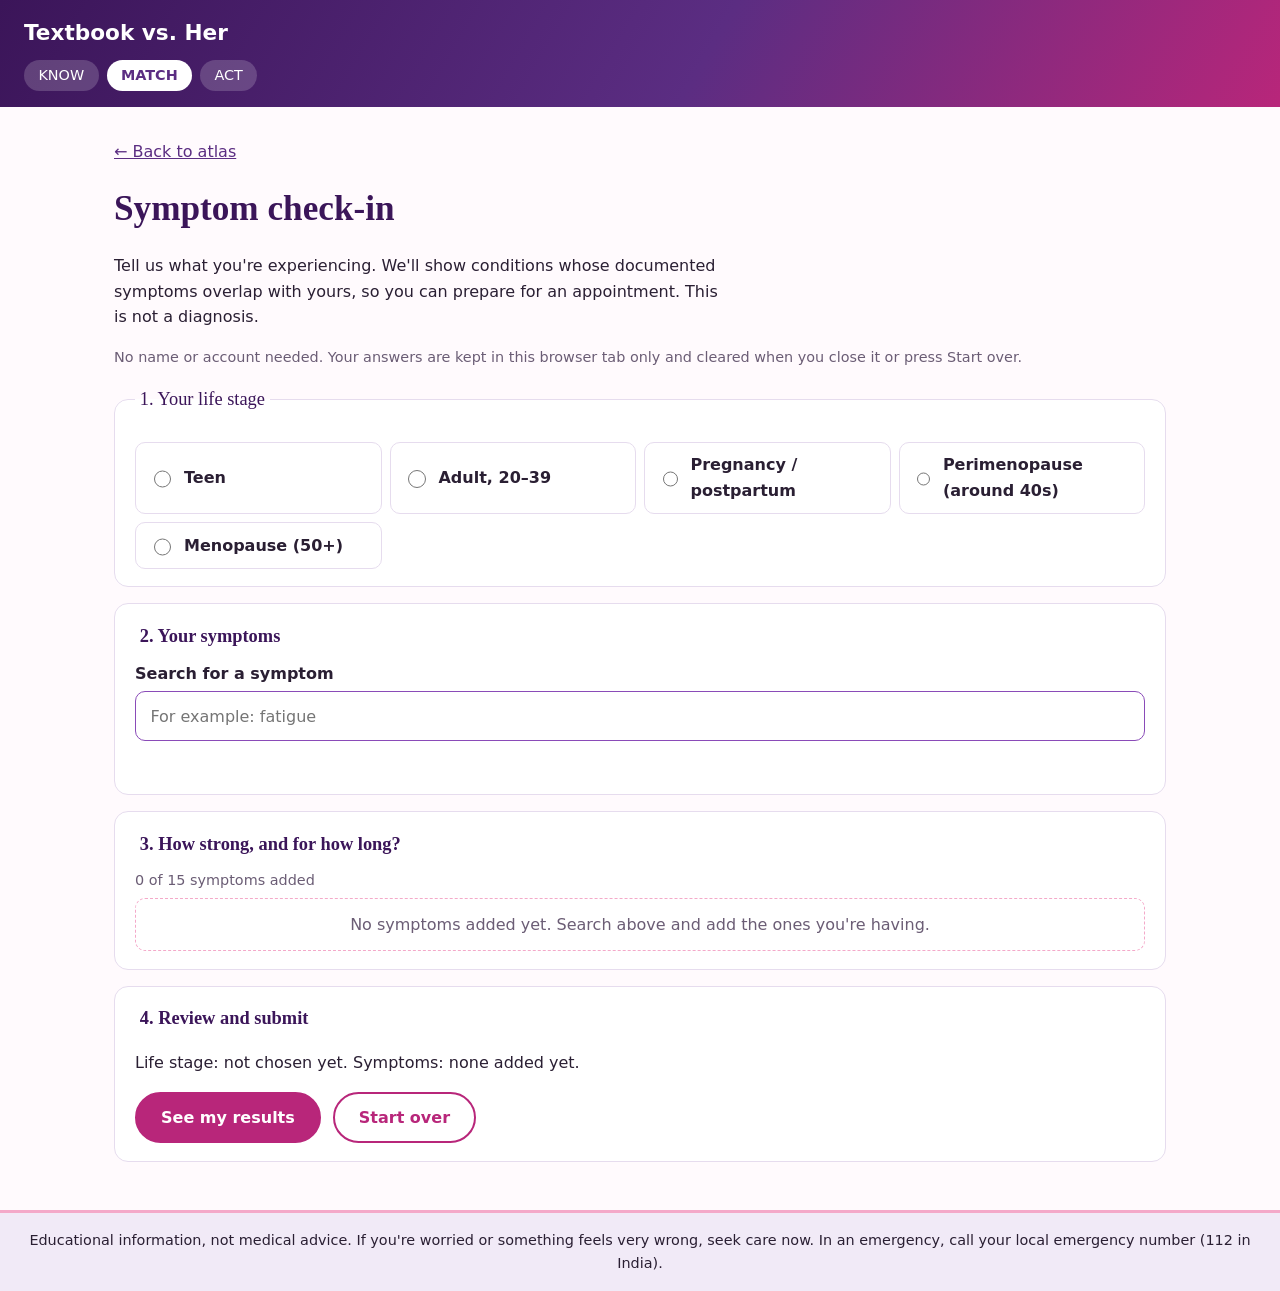
==== frontend/pages/checkin.html @ 5cd72c71 "Update landing page and news ticket styling Co-authored-by: Copilot <223556219+Copilot@users.noreply" ====
<!DOCTYPE html>
<html lang="en">
<head>
  <meta charset="UTF-8" />
  <meta name="viewport" content="width=device-width, initial-scale=1" />
  <title>Symptom check-in · Textbook vs. Her</title>
  <link rel="stylesheet" href="../styles/main.css" />
</head>
<body>
  <header class="site-header">
    <h1><a href="../index.html">Textbook vs. Her</a></h1>
    <ol class="steps" aria-label="Your progress">
      <li>KNOW</li>
      <li aria-current="step">MATCH</li>
      <li>ACT</li>
    </ol>
  </header>

  <main>
    <p><a href="know.html">← Back to atlas</a></p>
    <h2 class="page-title">Symptom check-in</h2>
    <p class="lead">
      Tell us what you're experiencing. We'll show conditions whose documented symptoms overlap with yours,
      so you can prepare for an appointment. This is not a diagnosis.
    </p>
    <p class="privacy-note">
      No name or account needed. Your answers are kept in this browser tab only and cleared when you
      close it or press Start over.
    </p>

    <form id="checkin-form" novalidate>
      <fieldset class="panel">
        <legend>1. Your life stage</legend>
        <div id="life-stage" class="choices"></div>
      </fieldset>

      <section class="panel" aria-labelledby="sym-title">
        <h3 id="sym-title">2. Your symptoms</h3>
        <label for="symptom-search">Search for a symptom</label>
        <input id="symptom-search" type="search" autocomplete="off" placeholder="For example: fatigue" />
        <p id="search-status" class="status" role="status" aria-live="polite"></p>
        <ul id="search-results" class="results"></ul>
      </section>

      <section class="panel" aria-labelledby="sel-title">
        <h3 id="sel-title">3. How strong, and for how long?</h3>
        <p id="count" class="status"></p>
        <ul id="selected" class="selected"></ul>
      </section>

      <section class="panel" aria-labelledby="rev-title">
        <h3 id="rev-title">4. Review and submit</h3>
        <p id="summary"></p>
        <div id="errors" class="error-box" role="alert" tabindex="-1" hidden></div>
        <div class="actions">
          <button type="submit" class="btn" id="submit-btn">See my results</button>
          <button type="button" class="btn btn--ghost" id="start-over">Start over</button>
        </div>
      </section>
    </form>
  </main>

  <footer class="site-footer">
    Educational information, not medical advice. If you're worried or something feels very wrong, seek care now. In an emergency, call your local emergency number (112 in India).
  </footer>

  <script type="module" src="../components/checkin.js"></script>
</body>
</html>
---- frontend/styles/main.css ----
/* =========================================================
   Textbook vs. Her: main stylesheet
   Edit colours here. Red is reserved for warning signs only.
   ========================================================= */
:root {
  /* purples */
  --purple-900: #3b1559;
  --purple-700: #5b2d82;
  --purple-500: #8a4bb8;
  --purple-100: #f1eaf7;

  /* pinks */
  --baby-pink: #fde4ef;
  --paper: #fff6fa;
  --rose-300: #f4a9c9;
  --rose-500: #e0568f;      /* dark pink */
  --rose-700: #b8267a;
  --rose-900: #6e1748;

  /* general */
  --text: #2a1f33;
  --muted: #6b5d75;
  --border: #e6dcee;
  --bg: #fffafd;
  --radius: 14px;
  --gap: 1rem;

  /* warnings (the only place red is used) */
  --warning: #b3261e;
  --warning-bg: #fdecea;

  /* fonts */
  --script: "Great Vibes", "Segoe Script", "Brush Script MT", cursive;
  --serif: Georgia, "Times New Roman", serif;
}

/* ---------- Base ---------- */
* { box-sizing: border-box; }

body {
  margin: 0;
  font-family: system-ui, -apple-system, "Segoe UI", sans-serif;
  color: var(--text);
  background: var(--bg);
  line-height: 1.6;
}

a { color: var(--purple-700); }

:focus-visible {
  outline: 3px solid var(--rose-700);
  outline-offset: 2px;
}

/* ---------- Header ---------- */
.site-header {
  padding: var(--gap) 1.5rem;
  color: #fff;
  background: linear-gradient(120deg, var(--purple-900), var(--purple-700) 55%, var(--rose-700));
}
.site-header h1 { margin: 0; font-size: 1.35rem; }

.steps {
  display: flex;
  gap: 0.5rem;
  margin: 0.6rem 0 0;
  padding: 0;
  list-style: none;
}
.steps li {
  padding: 0.25rem 0.9rem;
  border-radius: 999px;
  background: rgba(255, 255, 255, 0.18);
  font-size: 0.9rem;
}
.steps li[aria-current="step"] {
  background: #fff;
  color: var(--purple-700);
  font-weight: 700;
}

/* ---------- Layout ---------- */
main {
  max-width: 1100px;
  margin: 0 auto;
  padding: var(--gap) 1.5rem 2rem;
}

.card {
  padding: var(--gap);
  background: #fff;
  border: 1px solid var(--border);
  border-radius: var(--radius);
}

/* Red box: ONLY for published warning signs */
.warning-box {
  padding: var(--gap);
  background: var(--warning-bg);
  border: 2px solid var(--warning);
  border-radius: var(--radius);
}

/* ---------- Footer / disclaimer ---------- */
.site-footer {
  padding: var(--gap) 1.5rem;
  background: var(--purple-100);
  border-top: 3px solid var(--rose-300);
  font-size: 0.9rem;
  text-align: center;
}

/* ---------- News section heading ---------- */
.eyebrow {
  margin: 2rem 0 0;
  color: var(--rose-700);
  font-size: 0.8rem;
  font-weight: 700;
  letter-spacing: 0.12em;
  text-transform: uppercase;
}
.eyebrow::before { content: "● "; }

.news h2 {
  margin: 0.25rem 0 1.25rem;
  font-family: var(--serif);
  font-size: clamp(1.6rem, 4vw, 2.2rem);
  color: var(--purple-900);
}

.receipt-grid {
  display: grid;
  gap: 1.25rem;
  grid-template-columns: repeat(auto-fit, minmax(230px, 1fr));
  margin: 0;
  padding: 0;
  list-style: none;
}

/* ---------- Small receipt card ---------- */
.rcard {
  display: flex;
  flex-direction: column;
  gap: 0.55rem;
  width: 100%;
  height: 100%;
  padding: 1.1rem 1.1rem 1rem;
  font: inherit;
  text-align: center;
  color: var(--rose-900);
  background: var(--paper);
  border: 1.5px solid var(--rose-300);
  border-radius: 12px;
  box-shadow: inset 0 0 0 5px var(--baby-pink), 0 8px 22px rgba(224, 86, 143, 0.2);
  cursor: pointer;
  transition: transform 0.2s ease, box-shadow 0.2s ease;
}
.rcard:hover,
.rcard:focus-visible {
  transform: translateY(-5px) rotate(-0.6deg);
  box-shadow: inset 0 0 0 5px var(--baby-pink), 0 16px 32px rgba(224, 86, 143, 0.32);
}
.rcard > span { display: block; }

.rcard__script {
  font-family: var(--script);
  font-size: 2rem;
  line-height: 1.1;
  color: var(--rose-500);
}
.rcard__meta {
  display: flex !important;
  justify-content: space-between;
  padding: 0.35rem 0;
  border-top: 1px solid var(--rose-300);
  border-bottom: 1px solid var(--rose-300);
  font-size: 0.72rem;
  letter-spacing: 0.08em;
  text-transform: uppercase;
}
.rcard__tag {
  align-self: center;
  padding: 0.15rem 0.8rem;
  color: var(--rose-700);
  background: var(--baby-pink);
  border: 1px solid var(--rose-300);
  border-radius: 999px;
  font-size: 0.72rem;
  font-weight: 700;
  letter-spacing: 0.06em;
  text-transform: uppercase;
}
.rcard__title {
  font-family: var(--serif);
  font-size: 1.1rem;
  font-weight: 700;
  line-height: 1.3;
}
.rcard__summary { font-size: 0.88rem; }
.rcard__more {
  margin-top: auto;
  color: var(--rose-700);
  font-size: 0.75rem;
  font-weight: 700;
  letter-spacing: 0.1em;
  text-transform: uppercase;
}
.rcard__barcode {
  height: 26px;
  background: repeating-linear-gradient(
    90deg,
    var(--rose-500) 0 2px, transparent 2px 4px,
    var(--rose-500) 4px 5px, transparent 5px 9px
  );
  opacity: 0.6;
}

/* ---------- Big receipt (opens in a dialog) ---------- */
.receipt-dialog {
  width: min(440px, 92vw);
  max-height: 92vh;
  padding: 0;
  border: 0;
  background: transparent;
  overflow: visible;
}
.receipt-dialog::backdrop {
  background: rgba(59, 21, 89, 0.35);
  backdrop-filter: blur(6px);
}
.receipt-dialog[open] { animation: receipt-in 0.22s ease-out; }

@keyframes receipt-in {
  from { opacity: 0; transform: scale(0.92) translateY(12px); }
  to   { opacity: 1; transform: none; }
}

.receipt {
  max-height: 92vh;
  overflow: auto;
  padding: 1.4rem 2rem;
  text-align: center;
  color: var(--rose-900);
  background: var(--paper);
  border: 2px solid var(--rose-500);
  border-radius: 6px;
  box-shadow: inset 0 0 0 6px var(--baby-pink), 0 24px 60px rgba(110, 23, 72, 0.35);
}

/* bows */
.bow {
  width: 56px;
  height: 36px;
  fill: var(--rose-300);
  stroke: var(--rose-500);
  stroke-width: 1.5;
}
.bow--flip   { transform: scaleY(-1); }
.bow--flip-x { transform: scale(-1, -1); }

/* top row: bow, title, close button */
.receipt__top {
  display: flex;
  align-items: center;
  justify-content: space-between;
  gap: 0.5rem;
}
.receipt__script {
  margin: 0;
  font-family: var(--script);
  font-size: 2.8rem;
  font-weight: 400;
  line-height: 1;
  color: var(--rose-500);
}
.receipt__close {
  width: 36px;
  height: 36px;
  font: inherit;
  color: var(--rose-700);
  background: #fff;
  border: 1.5px solid var(--rose-500);
  border-radius: 50%;
  cursor: pointer;
}
.receipt__close:hover { background: var(--baby-pink); }

/* header lines */
.receipt__thanks {
  margin: 0.7rem 0;
  padding-bottom: 0.6rem;
  border-bottom: 1.5px solid var(--rose-500);
  font-size: 0.85rem;
  font-weight: 700;
  letter-spacing: 0.14em;
  text-transform: uppercase;
}
.receipt__row {
  display: flex;
  justify-content: space-between;
  padding-bottom: 0.5rem;
  border-bottom: 1.5px solid var(--rose-500);
  color: var(--rose-700);
  font-size: 0.8rem;
  letter-spacing: 0.08em;
  text-transform: uppercase;
}
.receipt__cols {
  display: flex;
  justify-content: space-between;
  margin: 0.8rem 0 0.2rem;
  font-size: 0.82rem;
  font-weight: 700;
  letter-spacing: 0.14em;
  text-transform: uppercase;
}

/* body */
.receipt__title {
  margin: 0.5rem 0 0.3rem;
  font-family: var(--serif);
  font-size: 1.3rem;
  line-height: 1.3;
}
.receipt__summary { margin: 0 0 0.8rem; font-size: 0.92rem; }
.receipt__points {
  margin: 0 0 1rem;
  padding-left: 1.4rem;
  text-align: left;
  font-size: 0.92rem;
}
.receipt__points li { margin-bottom: 0.3rem; }

/* "Source:" line (the receipt's "Total:") */
.receipt__total {
  display: flex;
  align-items: baseline;
  justify-content: space-between;
  padding: 0.3rem 0;
  border-top: 1.5px solid var(--rose-500);
  border-bottom: 1.5px solid var(--rose-500);
  font-weight: 700;
}
.receipt__script-sm {
  font-family: var(--script);
  font-size: 1.9rem;
  font-weight: 400;
  color: var(--rose-500);
}

/* link button + barcode */
.receipt__notify {
  margin: 0.9rem 0 0.5rem;
  font-size: 0.75rem;
  letter-spacing: 0.1em;
  text-transform: uppercase;
}
.receipt__link {
  display: inline-block;
  padding: 0.5rem 1.3rem;
  color: #fff;
  background: var(--rose-700);
  border-radius: 999px;
  font-weight: 700;
  text-decoration: none;
}
.receipt__link:hover { background: var(--rose-900); }
.receipt__link--off {
  color: var(--rose-700);
  background: var(--baby-pink);
  border: 1px dashed var(--rose-500);
}
.receipt__link--off:hover { background: var(--baby-pink); }

.receipt__barcode {
  height: 46px;
  margin: 0.9rem 0 0.2rem;
  background: repeating-linear-gradient(
    90deg,
    var(--rose-500) 0 3px, transparent 3px 6px,
    var(--rose-500) 6px 7px, transparent 7px 12px
  );
}
.receipt__bottom { display: flex; justify-content: space-between; }
.receipt__disclaimer { margin: 0.2rem 0 0; font-size: 0.72rem; }

/* ---------- Respect "reduce motion" ---------- */
@media (prefers-reduced-motion: reduce) {
  .rcard { transition: none; }
  .rcard:hover,
  .rcard:focus-visible { transform: none; }
  .receipt-dialog[open] { animation: none; }
}
/* ---------- Check-in form ---------- */
.site-header h1 a { color: #fff; text-decoration: none; }
.page-title {
  margin: 0.5rem 0;
  font-family: var(--serif);
  font-size: clamp(1.6rem, 4vw, 2.2rem);
  color: var(--purple-900);
}
.lead { max-width: 60ch; }
.privacy-note { color: var(--muted); font-size: 0.9rem; }

.panel {
  margin: 1rem 0;
  padding: 1.1rem 1.25rem;
  background: #fff;
  border: 1px solid var(--border);
  border-radius: var(--radius);
}
fieldset.panel legend,
.panel h3 {
  margin: 0 0 0.6rem;
  padding: 0 0.3rem;
  font-family: var(--serif);
  font-size: 1.15rem;
  color: var(--purple-900);
}
.panel label { font-weight: 600; }

.choices {
  display: grid;
  gap: 0.5rem;
  grid-template-columns: repeat(auto-fit, minmax(210px, 1fr));
}
.choice {
  display: flex;
  align-items: center;
  gap: 0.6rem;
  padding: 0.6rem 0.8rem;
  font-weight: 500;
  border: 1.5px solid var(--border);
  border-radius: 10px;
  cursor: pointer;
}
.choice:has(input:checked) { background: var(--baby-pink); border-color: var(--rose-500); }
.choice input { width: 1.1rem; height: 1.1rem; accent-color: var(--rose-700); }

input[type="search"] {
  display: block;
  width: 100%;
  margin-top: 0.3rem;
  padding: 0.7rem 0.9rem;
  font: inherit;
  border: 1.5px solid var(--purple-500);
  border-radius: 10px;
}
.status { min-height: 1.4rem; margin: 0.4rem 0; color: var(--muted); font-size: 0.9rem; }

.results, .selected { display: grid; gap: 0.5rem; margin: 0; padding: 0; list-style: none; }
.results { grid-template-columns: repeat(auto-fill, minmax(220px, 1fr)); }

.result-btn {
  display: flex;
  justify-content: space-between;
  width: 100%;
  padding: 0.6rem 0.8rem;
  font: inherit;
  text-align: left;
  color: var(--text);
  background: var(--paper);
  border: 1.5px solid var(--rose-300);
  border-radius: 10px;
  cursor: pointer;
}
.result-btn:hover:not(:disabled) { background: var(--baby-pink); }
.result-btn:disabled { opacity: 0.6; cursor: default; }
.result-btn span { color: var(--rose-700); font-weight: 700; }

.sym { padding: 0.9rem 1rem; }
.sym__head { display: flex; align-items: center; justify-content: space-between; margin-bottom: 0.6rem; }
.sym__fields { display: grid; gap: 0.75rem; grid-template-columns: repeat(auto-fit, minmax(200px, 1fr)); }
.sym__fields label { display: grid; gap: 0.25rem; font-size: 0.9rem; }
select {
  padding: 0.55rem 0.6rem;
  font: inherit;
  background: #fff;
  border: 1.5px solid var(--border);
  border-radius: 8px;
}
.link-btn {
  font: inherit;
  font-weight: 600;
  color: var(--rose-700);
  background: none;
  border: 0;
  text-decoration: underline;
  cursor: pointer;
}
.empty {
  padding: 0.8rem;
  text-align: center;
  color: var(--muted);
  border: 1.5px dashed var(--rose-300);
  border-radius: 10px;
}

.btn {
  display: inline-block;
  padding: 0.7rem 1.5rem;
  font: inherit;
  font-weight: 700;
  color: #fff;
  background: var(--rose-700);
  border: 2px solid var(--rose-700);
  border-radius: 999px;
  text-decoration: none;
  cursor: pointer;
}
.btn:hover { background: var(--rose-900); border-color: var(--rose-900); }
.btn:disabled { opacity: 0.6; cursor: wait; }
.btn--ghost { color: var(--rose-700); background: #fff; }
.btn--ghost:hover { color: var(--rose-900); background: var(--baby-pink); }
.actions { display: flex; flex-wrap: wrap; gap: 0.75rem; }

/* Form errors use purple, NOT red: red is reserved for published warning signs */
.error-box {
  margin: 0.75rem 0;
  padding: 0.8rem 1rem;
  background: var(--purple-100);
  border: 2px solid var(--purple-700);
  border-radius: 10px;
}
.error-box strong { display: block; margin-bottom: 0.3rem; }
.error-box ul { margin: 0; padding-left: 1.2rem; }
/* ---------- Results ---------- */
.section-title {
  margin: 1.5rem 0 0.4rem;
  font-family: var(--serif);
  font-size: 1.5rem;
  color: var(--purple-900);
}
.note { color: var(--muted); font-size: 0.9rem; }
.disclaimer-block {
  margin: 0 0 1rem;
  padding: 0.8rem 1rem;
  background: var(--purple-100);
  border-left: 5px solid var(--purple-700);
  border-radius: 8px;
  font-weight: 600;
}
details.panel summary { cursor: pointer; font-weight: 700; color: var(--purple-700); }

input[type="text"] {
  display: block;
  width: 100%;
  max-width: 360px;
  margin: 0.3rem 0 1rem;
  padding: 0.7rem 0.9rem;
  font: inherit;
  border: 1.5px solid var(--purple-500);
  border-radius: 10px;
}

/* Warning signs: the ONLY place red is used */
.warning-box h2 {
  margin: 0 0 0.4rem;
  font-family: var(--serif);
  font-size: 1.35rem;
  color: var(--warning);
}
.warning-list { display: grid; gap: 0.75rem; margin: 0.75rem 0 0; padding: 0; list-style: none; }
.warning-item {
  padding: 0.8rem 1rem;
  background: #fff;
  border: 1.5px solid var(--warning);
  border-radius: 10px;
}
.warning-item p { margin: 0.2rem 0; }
.warning-item__name { font-weight: 700; color: var(--warning); }
.warning-item a { color: var(--warning); }

/* Pattern cards: pink and purple, never red */
.pattern-list { display: grid; gap: 1rem; margin: 1rem 0; padding: 0; list-style: none; }
.pattern {
  padding: 1.1rem 1.25rem;
  background: var(--paper);
  border: 1.5px solid var(--rose-300);
  border-radius: var(--radius);
  box-shadow: inset 0 0 0 4px var(--baby-pink);
}
.pattern__pick {
  display: inline-flex;
  align-items: center;
  gap: 0.5rem;
  color: var(--rose-700);
  font-weight: 600;
}
.pattern__pick input { width: 1.1rem; height: 1.1rem; accent-color: var(--rose-700); }
.pattern h3 {
  margin: 0.4rem 0 0.2rem;
  font-family: var(--serif);
  font-size: 1.3rem;
  color: var(--purple-900);
}
.pattern h4 {
  margin: 0.9rem 0 0.2rem;
  font-size: 0.8rem;
  letter-spacing: 0.1em;
  text-transform: uppercase;
  color: var(--rose-700);
}
.pattern p { margin: 0.2rem 0; }
.pattern ul { margin: 0.2rem 0; padding-left: 1.2rem; }
.overlap { display: flex; align-items: center; gap: 0.5rem; font-weight: 700; color: var(--purple-700); }
.overlap__dots { letter-spacing: 0.2em; color: var(--rose-500); }
/* ---------- Atlas ---------- */
.atlas-tools { display: grid; gap: 1rem; grid-template-columns: 2fr 1fr 1fr; }
.atlas-tools label { display: block; margin-bottom: 0.3rem; }
.atlas-tools select { width: 100%; }
@media (max-width: 760px) { .atlas-tools { grid-template-columns: 1fr; } }

.ccard-grid {
  display: grid;
  gap: 1.1rem;
  grid-template-columns: repeat(auto-fill, minmax(250px, 1fr));
  margin: 1rem 0;
  padding: 0;
  list-style: none;
}
.ccard {
  display: flex;
  flex-direction: column;
  gap: 0.5rem;
  height: 100%;
  padding: 1.1rem 1.2rem;
  color: var(--text);
  text-decoration: none;
  background: #fff;
  border: 1.5px solid var(--border);
  border-top: 5px solid var(--rose-500);
  border-radius: var(--radius);
  transition: transform 0.2s ease, box-shadow 0.2s ease;
}
a.ccard:hover,
a.ccard:focus-visible {
  transform: translateY(-4px);
  box-shadow: 0 12px 26px rgba(91, 45, 130, 0.18);
}
.ccard__tag {
  align-self: flex-start;
  display: inline-block;
  padding: 0.15rem 0.7rem;
  color: var(--rose-700);
  background: var(--baby-pink);
  border: 1px solid var(--rose-300);
  border-radius: 999px;
  font-size: 0.72rem;
  font-weight: 700;
  letter-spacing: 0.06em;
  text-transform: uppercase;
}
.ccard h3 { margin: 0; font-family: var(--serif); font-size: 1.2rem; color: var(--purple-900); }
.ccard p { margin: 0; font-size: 0.9rem; }
.ccard__more {
  margin-top: auto;
  color: var(--rose-700);
  font-size: 0.78rem;
  font-weight: 700;
  letter-spacing: 0.1em;
  text-transform: uppercase;
}

/* ---------- Condition detail ---------- */
.detail-section { margin: 1.5rem 0; }
.detail-section h2 {
  margin: 0 0 0.5rem;
  font-family: var(--serif);
  font-size: 1.4rem;
  color: var(--purple-900);
}
.detail-section ul { margin: 0.2rem 0; padding-left: 1.2rem; }

.compare { display: grid; gap: 1rem; }
.compare--two { grid-template-columns: 1fr 1fr; }
@media (max-width: 760px) { .compare--two { grid-template-columns: 1fr; } }
.compare__col {
  padding: 1rem 1.2rem;
  background: #fff;
  border: 1.5px solid var(--border);
  border-radius: var(--radius);
}
.compare__col h3 { margin: 0 0 0.4rem; font-family: var(--serif); font-size: 1.15rem; }
.compare__col--textbook { border-top: 5px solid var(--purple-500); }
.compare__col--textbook h3 { color: var(--purple-700); }
.compare__col--her { border-top: 5px solid var(--rose-500); background: var(--paper); }
.compare__col--her h3 { color: var(--rose-700); }

.source-list li { margin-bottom: 0.3rem; }
.detail-cta { display: flex; flex-wrap: wrap; gap: 0.75rem; margin: 1.5rem 0; }
/* ---------- Landing page ---------- */
.site-header--bar { display: flex; flex-wrap: wrap; align-items: center; justify-content: space-between; gap: 0.75rem; }
.site-nav { display: flex; flex-wrap: wrap; align-items: center; gap: 0.4rem 1.1rem; }
.site-nav a { color: #fff; font-weight: 600; text-decoration: none; }
.site-nav a:hover { text-decoration: underline; }
.site-nav__cta { padding: 0.35rem 1rem; color: var(--purple-900) !important; background: #fff; border-radius: 999px; text-decoration: none !important; }

.hero {
  position: relative;
  margin: 1rem 0 2rem;
  padding: clamp(2rem, 6vw, 4rem) clamp(1.25rem, 4vw, 3rem);
  text-align: center;
  color: #fff;
  background:
    radial-gradient(circle at 15% 20%, rgba(244, 169, 201, 0.35), transparent 45%),
    radial-gradient(circle at 85% 80%, rgba(138, 75, 184, 0.45), transparent 50%),
    linear-gradient(135deg, var(--purple-900), var(--purple-700) 55%, var(--rose-700));
  border-radius: 24px;
  box-shadow: 0 20px 50px rgba(91, 45, 130, 0.3);
  overflow: hidden;
}
.hero__bow { position: absolute; width: 90px; height: 58px; opacity: 0.5; }
.hero__bow--l { top: 1.2rem; left: 1.2rem; transform: rotate(-14deg); }
.hero__bow--r { bottom: 1.2rem; right: 1.2rem; transform: rotate(10deg) scaleX(-1); }
.hero__eyebrow {
  margin: 0;
  font-size: 0.8rem;
  font-weight: 700;
  letter-spacing: 0.16em;
  text-transform: uppercase;
  color: var(--baby-pink);
}
.hero__title {
  margin: 0.4rem 0;
  font-family: var(--script);
  font-size: clamp(3rem, 10vw, 5.5rem);
  font-weight: 400;
  line-height: 1.05;
}
.hero__title span { color: var(--rose-300); }
.hero__lead { max-width: 58ch; margin: 0 auto 1.5rem; font-size: clamp(1rem, 2.4vw, 1.2rem); }
.hero__actions { display: flex; flex-wrap: wrap; justify-content: center; gap: 0.75rem; }
.hero__note { margin: 1.2rem 0 0; font-size: 0.85rem; opacity: 0.9; }

.btn--light { color: var(--purple-900); background: #fff; border-color: #fff; }
.btn--light:hover { color: var(--purple-900); background: var(--baby-pink); border-color: var(--baby-pink); }
.btn--outline-light { color: #fff; background: transparent; border-color: #fff; }
.btn--outline-light:hover { color: var(--purple-900); background: #fff; border-color: #fff; }

.flow { margin: 2.5rem 0; }
.flow__title { margin: 0.25rem 0 1.25rem; font-family: var(--serif); font-size: clamp(1.6rem, 4vw, 2.2rem); color: var(--purple-900); }
.flow__steps {
  display: grid;
  gap: 1.5rem;
  grid-template-columns: repeat(3, 1fr);
  margin: 0;
  padding: 0;
  list-style: none;
}
.flow__step {
  position: relative;
  padding: 1.6rem 1.3rem 1.3rem;
  background: #fff;
  border: 1.5px solid var(--border);
  border-top: 5px solid var(--rose-500);
  border-radius: var(--radius);
  box-shadow: 0 8px 22px rgba(91, 45, 130, 0.1);
}
/* arrow between the cards (desktop only) */
.flow__step:not(:last-child)::after {
  content: "→";
  position: absolute;
  top: 50%;
  right: -1.35rem;
  transform: translateY(-50%);
  font-size: 1.4rem;
  color: var(--rose-500);
}
.flow__num {
  display: inline-grid;
  place-items: center;
  width: 2.2rem;
  height: 2.2rem;
  margin-bottom: 0.4rem;
  color: #fff;
  background: linear-gradient(135deg, var(--purple-700), var(--rose-700));
  border-radius: 50%;
  font-weight: 700;
}
.flow__step h3 { margin: 0.2rem 0 0.4rem; font-family: var(--serif); font-size: 1.4rem; color: var(--purple-900); }
.flow__step p { margin: 0 0 0.8rem; font-size: 0.95rem; }
.flow__link { color: var(--rose-700); font-size: 0.8rem; font-weight: 700; letter-spacing: 0.08em; text-transform: uppercase; }
.flow__privacy { margin-top: 1rem; text-align: center; }

.cta {
  margin: 3rem 0 1rem;
  padding: 2.2rem 1.5rem;
  text-align: center;
  color: #fff;
  background: linear-gradient(120deg, var(--purple-700), var(--rose-700));
  border-radius: 24px;
}
.cta h2 { margin: 0 0 0.3rem; font-family: var(--serif); font-size: clamp(1.5rem, 4vw, 2rem); }
.cta p { margin: 0 0 1.2rem; }

@media (max-width: 800px) {
  .flow__steps { grid-template-columns: 1fr; }
  .flow__step:not(:last-child)::after { content: "↓"; top: auto; right: 50%; bottom: -1.45rem; transform: translateX(50%); }
  .hero__bow { display: none; }
}
html { scroll-behavior: smooth; }
@media (prefers-reduced-motion: reduce) { html { scroll-behavior: auto; } }
/* =========================================================
   News: ticket stubs, pink gradient palette
   ========================================================= */

/* striped board with gold stars */
.news--board {
  position: relative;
  margin: 2.5rem 0;
  padding: clamp(1.25rem, 4vw, 2.5rem);
  background: repeating-linear-gradient(90deg, #f7c6da 0 22px, #fff1f6 22px 44px);
  border-radius: 24px;
  overflow: hidden;
}
.news--board::before,
.news--board::after {
  content: "";
  position: absolute;
  width: 64px;
  height: 64px;
  background: url("data:image/svg+xml,%3Csvg xmlns='http://www.w3.org/2000/svg' viewBox='0 0 100 100'%3E%3Cpolygon points='50,5 61,38 95,38 67,59 78,92 50,72 22,92 33,59 5,38 39,38' fill='%23b9a24b' stroke='%237f6f26' stroke-width='3' stroke-linejoin='round'/%3E%3C/svg%3E") center / contain no-repeat;
  pointer-events: none;
}
.news--board::before { top: 8px; left: 8px; transform: rotate(-12deg); }
.news--board::after { right: 8px; bottom: 8px; transform: rotate(14deg); }

/* heading on a little paper label */
.news--board .eyebrow,
.news--board h2 { position: relative; display: inline-block; margin: 0; background: #f6efe9; }
.news--board .eyebrow { padding: 0.3rem 0.9rem 0; border-radius: 10px 10px 0 0; }
.news--board h2 { margin-bottom: 1.4rem; padding: 0.2rem 0.9rem 0.5rem; border-radius: 0 10px 10px 10px; }

.news--board .receipt-grid {
  position: relative;
  z-index: 1;
  grid-template-columns: repeat(auto-fit, minmax(220px, 1fr));
  gap: 1.6rem;
}
/* equal-height tickets */
.news--board .receipt-grid > li { display: flex; }

/* gradient themes, all from your palette:
   F7EEED snow, FAE6E7 misty rose, F7D1D8 mimi pink, F4BBC9 orchid pink, F6A6BB amaranth pink */
.tk-wrap--1 { --c1: #FAE6E7; --c2: #F7D1D8; --c3: #F6A6BB; --ang: 165deg; }
.tk-wrap--2 { --c1: #F7EEED; --c2: #F4BBC9; --c3: #F6A6BB; --ang: 195deg; }
.tk-wrap--3 { --c1: #FAE6E7; --c2: #F4BBC9; --c3: #F6A6BB; --ang: 150deg; }
.tk-wrap--4 { --c1: #F7D1D8; --c2: #F4BBC9; --c3: #F6A6BB; --ang: 180deg; }

/* wrapper carries the shadow (the mask on .tk would clip it) */
.tk-wrap {
  --ink: #5a1238;               /* dark plum text: readable on every pink above */
  position: relative;
  flex: 1;
  display: flex;
  filter: drop-shadow(0 10px 14px rgba(110, 23, 72, 0.28));
  transition: transform 0.25s ease, filter 0.25s ease;
}
.tk-wrap:hover,
.tk-wrap:focus-within {
  transform: translateY(-8px) scale(1.03);
  filter: drop-shadow(0 18px 22px rgba(110, 23, 72, 0.38));
}
/* paperclip */
.tk-wrap:not(.tk-wrap--big)::after {
  content: "";
  position: absolute;
  top: -12px;
  right: 22px;
  z-index: 2;
  width: 22px;
  height: 56px;
  background: url("data:image/svg+xml,%3Csvg xmlns='http://www.w3.org/2000/svg' viewBox='0 0 24 60'%3E%3Cpath d='M6 44V12a6 6 0 0 1 12 0v38a9 9 0 0 1-18 0V18' transform='translate(3 0)' fill='none' stroke='%23333' stroke-width='2' stroke-linecap='round'/%3E%3C/svg%3E") center / contain no-repeat;
  pointer-events: none;
}

/* the ticket: tall stub with notches cut into the sides at the tear line */
.tk {
  --stub: 96px;
  --notch: 12px;
  flex: 1;
  display: flex;
  flex-direction: column;
  width: 100%;
  min-height: 380px;
  padding: 0;
  font: inherit;
  text-align: left;
  color: var(--ink);
  background: transparent;
  border: 0;
  border-radius: 16px;
  cursor: pointer;
  -webkit-mask:
    radial-gradient(circle var(--notch) at 0 calc(100% - var(--stub)), #0000 97%, #000) left / 51% 100% no-repeat,
    radial-gradient(circle var(--notch) at 100% calc(100% - var(--stub)), #0000 97%, #000) right / 51% 100% no-repeat;
  mask:
    radial-gradient(circle var(--notch) at 0 calc(100% - var(--stub)), #0000 97%, #000) left / 51% 100% no-repeat,
    radial-gradient(circle var(--notch) at 100% calc(100% - var(--stub)), #0000 97%, #000) right / 51% 100% no-repeat;
}
.tk > span { display: block; }
.tk:focus-visible { outline: 3px solid var(--rose-900); outline-offset: -7px; }

.tk__top {
  flex: 1;
  display: flex !important;
  flex-direction: column;
  gap: 0.6rem;
  padding: 1.1rem 1.1rem 1.4rem;
  background: linear-gradient(var(--ang), var(--c1), var(--c2) 55%, var(--c3));
  border-bottom: 2px dashed var(--rose-700);
  border-radius: 16px 16px 0 0;
  box-shadow: inset 0 0 0 2px rgba(184, 38, 122, 0.25);
}
.tk__num {
  align-self: flex-end;
  padding: 0.1rem 0.75rem;
  color: #fff;
  background: var(--rose-900);
  border-radius: 999px;
  font-size: 0.85rem;
  font-weight: 700;
}
.tk__tag {
  align-self: flex-start;
  padding: 0.15rem 0.7rem;
  color: var(--rose-900);
  background: rgba(255, 255, 255, 0.7);
  border: 1px solid rgba(110, 23, 72, 0.4);
  border-radius: 999px;
  font-size: 0.72rem;
  font-weight: 700;
  letter-spacing: 0.06em;
  text-transform: uppercase;
}
.tk__title {
  margin: 0.3rem 0 0;
  font-family: var(--serif);
  font-size: 1.25rem;
  font-weight: 700;
  line-height: 1.3;
  color: var(--ink);
}
.tk__summary { margin: 0; font-size: 0.92rem; color: var(--ink); }

.tk__stub {
  flex: none;
  height: var(--stub);
  display: flex !important;
  flex-direction: column;
  justify-content: space-between;
  padding: 0.7rem 1.1rem 0.8rem;
  color: var(--ink);
  background: #fffafb;
  border-radius: 0 0 16px 16px;
  font-size: 0.85rem;
}
.tk__date { font-weight: 700; color: var(--rose-700); }
.tk__open { color: var(--rose-900); font-size: 0.74rem; font-weight: 700; letter-spacing: 0.1em; text-transform: uppercase; }
.tk__barcode {
  display: block;
  height: 22px;
  background: repeating-linear-gradient(
    90deg, var(--rose-900) 0 2px, transparent 2px 4px, var(--rose-900) 4px 5px, transparent 5px 8px, var(--rose-900) 8px 11px, transparent 11px 14px
  );
  opacity: 0.7;
}

/* ---------- expanded ticket: wider and horizontal ---------- */
.receipt-dialog { width: min(780px, 94vw); }
.receipt-dialog[open] { animation: none; }               /* the morph is done in news.js */
.receipt-dialog[open]::backdrop { animation: backdrop-in 0.3s ease-out; }
@keyframes backdrop-in { from { opacity: 0; } to { opacity: 1; } }

.tk-wrap--big,
.tk-wrap--big:hover,
.tk-wrap--big:focus-within {
  display: block;
  transform: none;
  filter: drop-shadow(0 24px 30px rgba(59, 21, 89, 0.5));
}

.tk--big {
  --stub-w: 240px;
  flex-direction: row;
  height: auto;
  min-height: 0;
  max-height: 88vh;
  cursor: default;
  -webkit-mask:
    radial-gradient(circle var(--notch) at calc(100% - var(--stub-w)) 0, #0000 97%, #000) top / 100% 51% no-repeat,
    radial-gradient(circle var(--notch) at calc(100% - var(--stub-w)) 100%, #0000 97%, #000) bottom / 100% 51% no-repeat;
  mask:
    radial-gradient(circle var(--notch) at calc(100% - var(--stub-w)) 0, #0000 97%, #000) top / 100% 51% no-repeat,
    radial-gradient(circle var(--notch) at calc(100% - var(--stub-w)) 100%, #0000 97%, #000) bottom / 100% 51% no-repeat;
}
.tk__top--big {
  overflow-y: auto;
  gap: 0.7rem;
  padding: 1.3rem 1.6rem 1.6rem;
  border-bottom: 0;
  border-right: 2px dashed var(--rose-700);
  border-radius: 16px 0 0 16px;
}
.tk--big .tk__title { font-size: 1.6rem; }
.tk--big .tk__summary { font-size: 1rem; }
.tk__bar { display: flex; align-items: center; justify-content: space-between; }
.tk__close {
  width: 38px;
  height: 38px;
  font: inherit;
  color: var(--rose-900);
  background: #fff;
  border: 1.5px solid var(--rose-900);
  border-radius: 50%;
  cursor: pointer;
}
.tk__close:hover { background: var(--rose-900); color: #fff; }
.tk__close:focus-visible { outline: 3px solid var(--rose-900); outline-offset: 2px; }
.tk__points { margin: 0.2rem 0; padding-left: 1.3rem; font-size: 0.95rem; }
.tk__points li { margin-bottom: 0.3rem; }
.tk__disclaimer { margin: 0.6rem 0 0; font-size: 0.74rem; }

.tk__stub--big {
  width: var(--stub-w);
  height: auto;
  gap: 0.8rem;
  justify-content: space-between;
  padding: 1.3rem 1.2rem;
  border-radius: 0 16px 16px 0;
}
.tk__meta { display: grid; gap: 0.3rem; font-weight: 600; }
.tk__link {
  display: block;
  padding: 0.65rem 1rem;
  color: #fff;
  background: var(--rose-700);
  border-radius: 999px;
  font-size: 0.92rem;
  font-weight: 700;
  text-align: center;
  text-decoration: none;
}
.tk__link:hover { background: var(--rose-900); }
.tk__link--off { color: var(--rose-700); background: var(--baby-pink); border: 1px dashed var(--rose-500); }
.tk__link--off:hover { background: var(--baby-pink); }

/* phones: the big ticket goes vertical again */
@media (max-width: 719px) {
  .tk--big {
    --stub: 230px;
    flex-direction: column;
    -webkit-mask:
      radial-gradient(circle var(--notch) at 0 calc(100% - var(--stub)), #0000 97%, #000) left / 51% 100% no-repeat,
      radial-gradient(circle var(--notch) at 100% calc(100% - var(--stub)), #0000 97%, #000) right / 51% 100% no-repeat;
    mask:
      radial-gradient(circle var(--notch) at 0 calc(100% - var(--stub)), #0000 97%, #000) left / 51% 100% no-repeat,
      radial-gradient(circle var(--notch) at 100% calc(100% - var(--stub)), #0000 97%, #000) right / 51% 100% no-repeat;
  }
  .tk__top--big { border-right: 0; border-bottom: 2px dashed var(--rose-700); border-radius: 16px 16px 0 0; }
  .tk__stub--big { width: auto; height: var(--stub); border-radius: 0 0 16px 16px; }
}

@media (prefers-reduced-motion: reduce) {
  .tk-wrap { transition: none; }
  .tk-wrap:hover, .tk-wrap:focus-within { transform: none; }
  .receipt-dialog[open]::backdrop { animation: none; }
}
/* ---------- Landing page background ---------- */
.landing { background: #fbf3d0; }   /* fallback colour */

/* fixed layer, so the glow stays put and never stretches on a long page */
.landing::before {
  content: "";
  position: fixed;
  inset: 0;
  z-index: -1;
  background: radial-gradient(
    ellipse at 50% 38%,
    #f4a3bd 0%,
    #f6b9c2 22%,
    #f8cfc4 46%,
    #f9e2c6 70%,
    #fbf3cb 100%
  );
}

/* text that sits directly on the gradient: darker, so it stays readable */
.landing .eyebrow { color: var(--rose-900); }
.landing .flow__privacy,
.landing .flow__title { color: #4a1a3a; }
/* ---------- Hero on a light swirl background ---------- */
.hero { color: #5a1238; }
.hero__eyebrow { color: var(--rose-700); }
.hero__title { color: #5a1238; }
.hero__title span { color: var(--rose-700); }
.hero__note { color: #5a1238; }
.hero__bow { opacity: 0.9; }

.hero .btn--light { color: #fff; background: var(--rose-700); border-color: var(--rose-700); }
.hero .btn--light:hover { color: #fff; background: var(--rose-900); border-color: var(--rose-900); }
.hero .btn--outline-light { color: var(--rose-900); background: rgba(255, 255, 255, 0.55); border-color: var(--rose-900); }
.hero .btn--outline-light:hover { color: #fff; background: var(--rose-900); }

/* soft glow behind the text so it stays readable over the swirls */
.hero::before {
  content: "";
  position: absolute;
  inset: 0;
  background: radial-gradient(ellipse at center, rgba(255, 250, 248, 0.6), rgba(255, 250, 248, 0) 72%);
  pointer-events: none;
}
.hero > :not(.hero__bow) { position: relative; }
.hero {
  background:
    radial-gradient(ellipse 60% 50% at 12% 18%, rgba(238, 140, 176, 0.8), transparent 70%),
    radial-gradient(ellipse 45% 60% at 88% 12%, rgba(246, 166, 187, 0.75), transparent 70%),
    radial-gradient(ellipse 50% 45% at 28% 88%, rgba(252, 228, 196, 0.95), transparent 70%),
    radial-gradient(ellipse 55% 50% at 82% 82%, rgba(240, 150, 182, 0.75), transparent 70%),
    #fbe2d2;
}
/* fine grain, like your picture */
.hero::after {
  content: "";
  position: absolute;
  inset: 0;
  background: url("data:image/svg+xml,%3Csvg xmlns='http://www.w3.org/2000/svg' width='200' height='200'%3E%3Cfilter id='n'%3E%3CfeTurbulence type='fractalNoise' baseFrequency='.9' numOctaves='2' stitchTiles='stitch'/%3E%3C/filter%3E%3Crect width='100%25' height='100%25' filter='url(%23n)' opacity='.5'/%3E%3C/svg%3E");
  mix-blend-mode: multiply;
  opacity: 0.2;
  pointer-events: none;
}
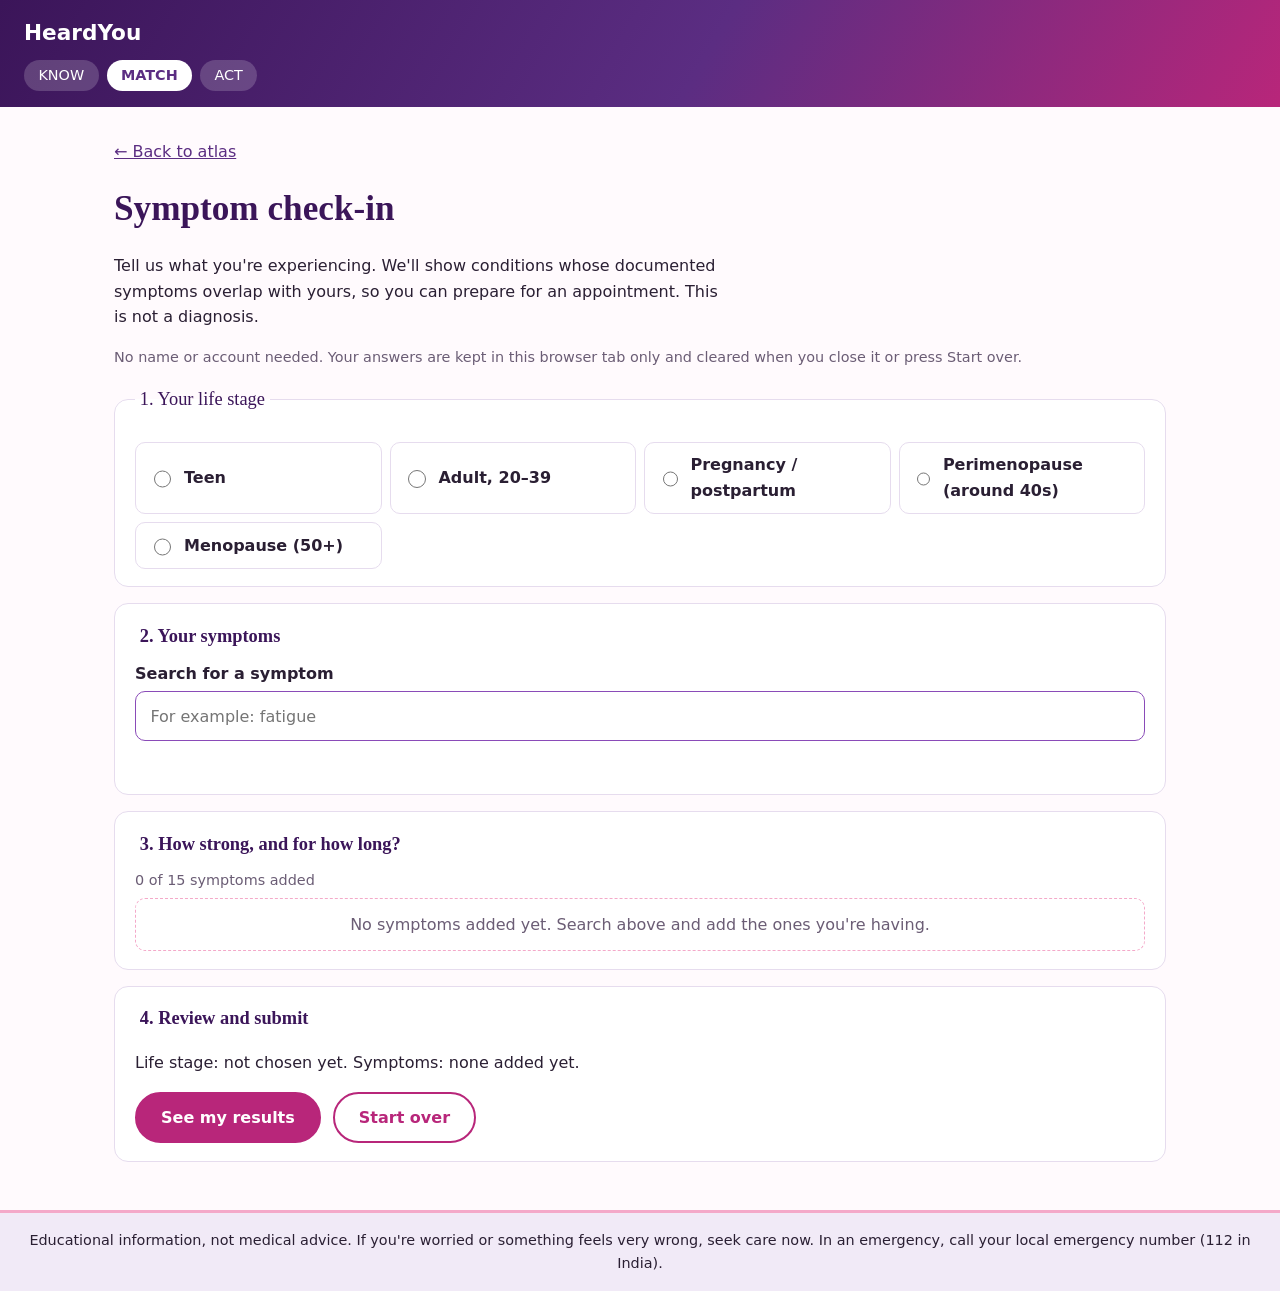
==== commit a4612f85: "Updated page navigation" ====
--- a/frontend/pages/checkin.html
+++ b/frontend/pages/checkin.html
@@ -8,7 +8,7 @@
 </head>
 <body>
   <header class="site-header">
-    <h1><a href="../index.html">Textbook vs. Her</a></h1>
+    <h1><a href="../index.html">HeardYou</a></h1>
     <ol class="steps" aria-label="Your progress">
       <li>KNOW</li>
       <li aria-current="step">MATCH</li>
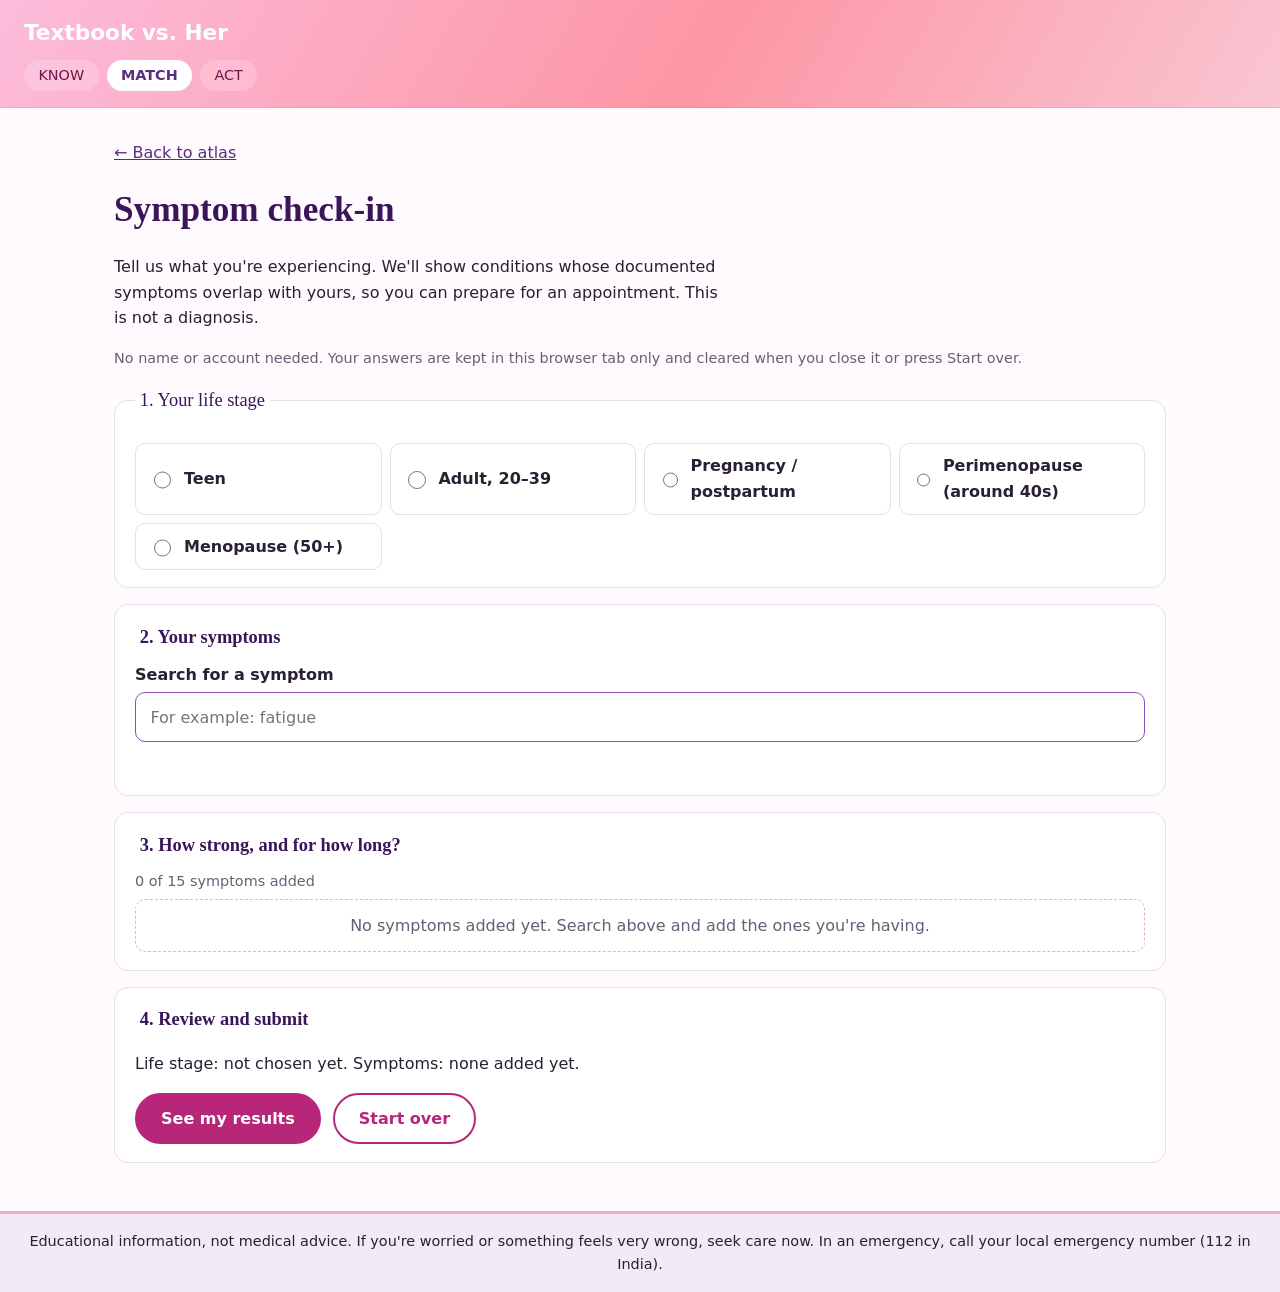
==== commit 91da5c85: "addded colors" ====
--- a/frontend/pages/checkin.html
+++ b/frontend/pages/checkin.html
@@ -8,7 +8,7 @@
 </head>
 <body>
   <header class="site-header">
-    <h1><a href="../index.html">HeardYou</a></h1>
+    <h1><a href="../index.html">Textbook vs. Her</a></h1>
     <ol class="steps" aria-label="Your progress">
       <li>KNOW</li>
       <li aria-current="step">MATCH</li>
--- a/frontend/styles/main.css
+++ b/frontend/styles/main.css
@@ -52,13 +52,19 @@
   outline-offset: 2px;
 }
 
-/* ---------- Header ---------- */
+/* ---------- Header ---------- */ 
 .site-header {
   padding: var(--gap) 1.5rem;
-  color: #fff;
-  background: linear-gradient(120deg, var(--purple-900), var(--purple-700) 55%, var(--rose-700));
-}
-.site-header h1 { margin: 0; font-size: 1.35rem; }
+  color: var(--rose-900);
+  background: linear-gradient(
+    120deg,
+    #fcbcdb,
+    #fd96a5 55%,
+    #f9c6d2
+  );
+  border-bottom: 1px solid rgba(110, 23, 72, 0.08);
+}
+.site-header h1 { margin: 0; font-size: 1.35rem;  color: rgb(246, 101, 249); }
 
 .steps {
   display: flex;
@@ -157,9 +163,12 @@
 }
 .rcard:hover,
 .rcard:focus-visible {
-  transform: translateY(-5px) rotate(-0.6deg);
-  box-shadow: inset 0 0 0 5px var(--baby-pink), 0 16px 32px rgba(224, 86, 143, 0.32);
-}
+  transform: perspective(900px)
+    translateY(-7px) rotateX(3deg) rotateY(-1deg);
+  box-shadow:
+    inset 0 0 0 5px var(--baby-pink),
+    0 20px 36px rgba(224, 86, 143, 0.28);
+  }
 .rcard > span { display: block; }
 
 .rcard__script {
@@ -508,7 +517,17 @@
   text-decoration: none;
   cursor: pointer;
 }
-.btn:hover { background: var(--rose-900); border-color: var(--rose-900); }
+.btn:hover:not(:disabled) {
+  background: var(--rose-900);
+  border-color: var(--rose-900);
+  transform: translateY(-2px);
+  box-shadow: 0 8px 18px rgba(110, 23, 72, 0.18);
+}
+
+.btn:active:not(:disabled) {
+  transform: translateY(0);
+  box-shadow: none;
+}
 .btn:disabled { opacity: 0.6; cursor: wait; }
 .btn--ghost { color: var(--rose-700); background: #fff; }
 .btn--ghost:hover { color: var(--rose-900); background: var(--baby-pink); }
@@ -635,8 +654,11 @@
 }
 a.ccard:hover,
 a.ccard:focus-visible {
-  transform: translateY(-4px);
-  box-shadow: 0 12px 26px rgba(91, 45, 130, 0.18);
+  transform: perspective(900px)
+    translateY(-6px) rotateX(2deg);
+  box-shadow:
+    0 18px 32px rgba(91, 45, 130, 0.18),
+    0 4px 10px rgba(224, 86, 143, 0.08);
 }
 .ccard__tag {
   align-self: flex-start;
@@ -692,8 +714,16 @@
 /* ---------- Landing page ---------- */
 .site-header--bar { display: flex; flex-wrap: wrap; align-items: center; justify-content: space-between; gap: 0.75rem; }
 .site-nav { display: flex; flex-wrap: wrap; align-items: center; gap: 0.4rem 1.1rem; }
-.site-nav a { color: #fff; font-weight: 600; text-decoration: none; }
-.site-nav a:hover { text-decoration: underline; }
+.site-nav a {
+  color: var(--rose-900);
+  font-weight: 600;
+  text-decoration: none;
+}
+
+.site-nav a:hover {
+  color: var(--rose-700);
+  text-decoration: underline;
+}
 .site-nav__cta { padding: 0.35rem 1rem; color: var(--purple-900) !important; background: #fff; border-radius: 999px; text-decoration: none !important; }
 
 .hero {
@@ -707,12 +737,27 @@
     radial-gradient(circle at 85% 80%, rgba(138, 75, 184, 0.45), transparent 50%),
     linear-gradient(135deg, var(--purple-900), var(--purple-700) 55%, var(--rose-700));
   border-radius: 24px;
-  box-shadow: 0 20px 50px rgba(91, 45, 130, 0.3);
+  box-shadow:0 24px 55px rgba(91, 45, 130, 0.18),0 5px 15px rgba(224, 86, 143, 0.10);
   overflow: hidden;
 }
-.hero__bow { position: absolute; width: 90px; height: 58px; opacity: 0.5; }
-.hero__bow--l { top: 1.2rem; left: 1.2rem; transform: rotate(-14deg); }
-.hero__bow--r { bottom: 1.2rem; right: 1.2rem; transform: rotate(10deg) scaleX(-1); }
+
+.hero__bow {
+  animation: bow-float 5s ease-in-out infinite;
+}
+
+.hero__bow--r {
+  animation-delay: -2.5s;
+}
+
+@keyframes bow-float {
+  0%, 100% {
+    translate: 0 0;
+  }
+  50% {
+    translate: 0 -7px;
+  }
+}
+
 .hero__eyebrow {
   margin: 0;
   font-size: 0.8rem;
@@ -757,6 +802,16 @@
   border-radius: var(--radius);
   box-shadow: 0 8px 22px rgba(91, 45, 130, 0.1);
 }
+
+/* Subtle lift effect on process cards */
+.flow__step {
+  transition: transform 250ms ease, box-shadow 250ms ease;
+}
+
+.flow__step:hover {
+  transform: translateY(-5px);
+  box-shadow: 0 16px 30px rgba(91, 45, 130, 0.14);
+}
 /* arrow between the cards (desktop only) */
 .flow__step:not(:last-child)::after {
   content: "→";
@@ -784,12 +839,19 @@
 .flow__privacy { margin-top: 1rem; text-align: center; }
 
 .cta {
-  margin: 3rem 0 1rem;
+   margin: 3rem 0 1rem;
   padding: 2.2rem 1.5rem;
   text-align: center;
-  color: #fff;
-  background: linear-gradient(120deg, var(--purple-700), var(--rose-700));
+  color: var(--rose-900);
+  background: linear-gradient(
+    120deg,
+    #F8E4DC,
+    #f0a798 55%,
+    #f6cbdb
+  );
+  border: 1px solid rgba(110, 23, 72, 0.10);
   border-radius: 24px;
+  box-shadow: 0 12px 30px rgba(110, 23, 72, 0.08);
 }
 .cta h2 { margin: 0 0 0.3rem; font-family: var(--serif); font-size: clamp(1.5rem, 4vw, 2rem); }
 .cta p { margin: 0 0 1.2rem; }
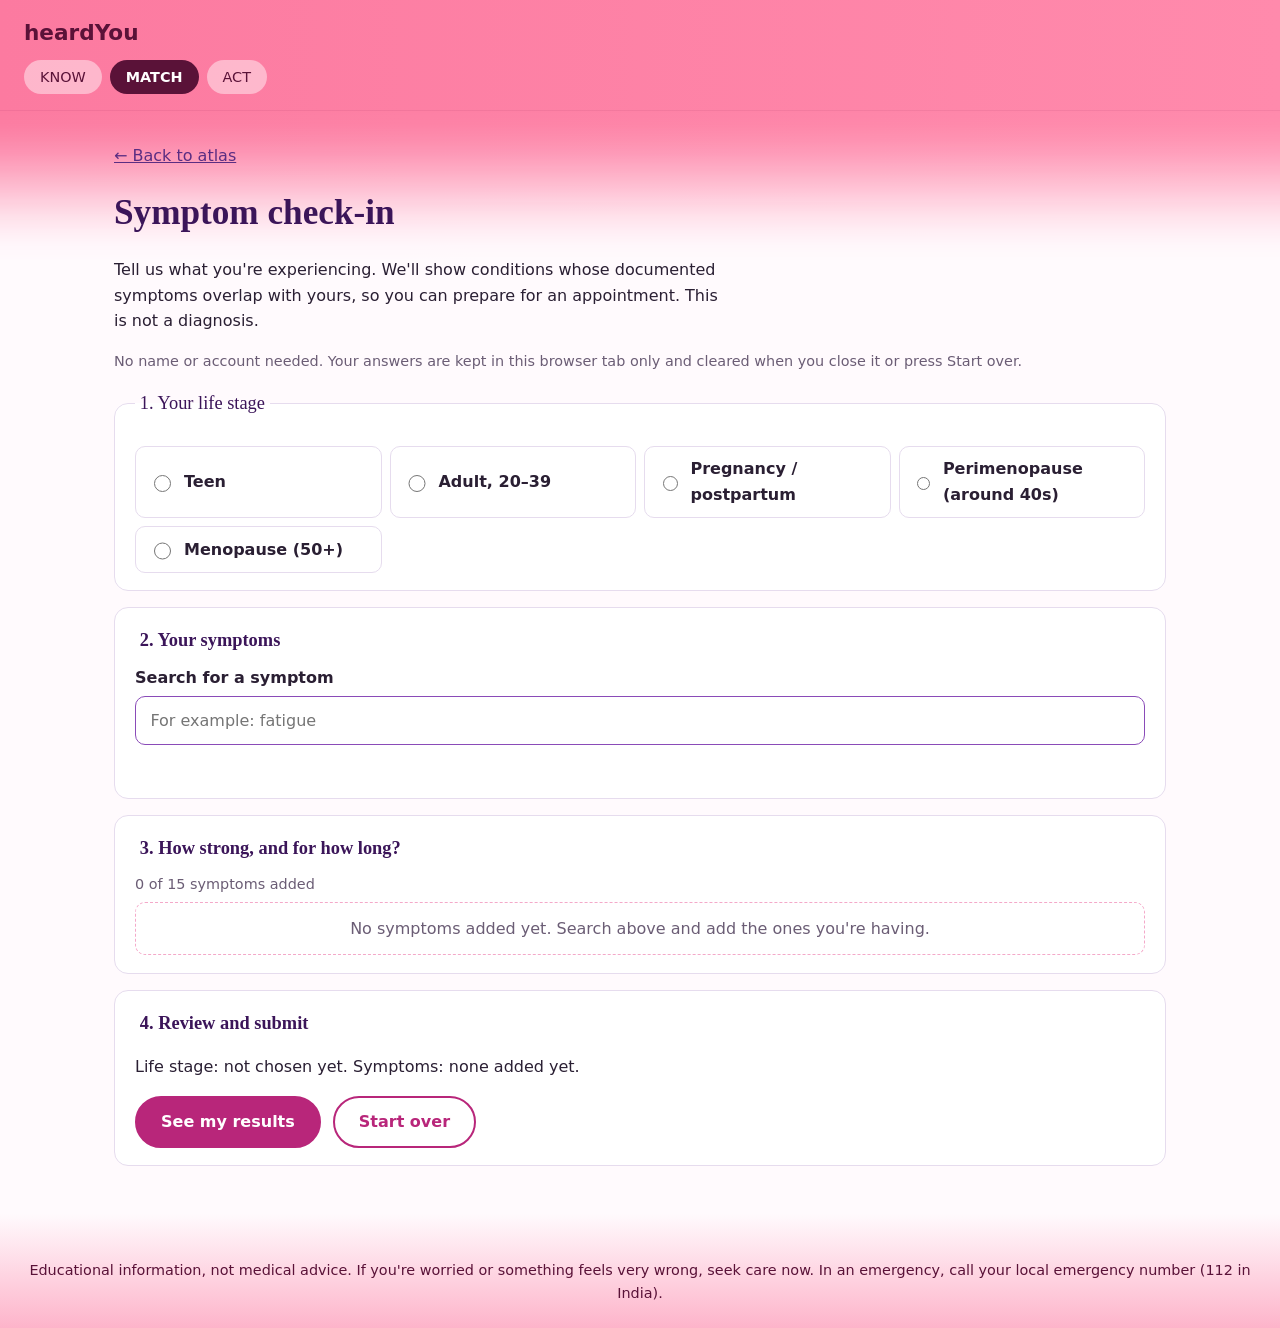
==== commit 44faa91c: "Apply HeardYou branding and page backgrounds Add clickable progress navigation, awareness ribbon sty" ====
--- a/frontend/pages/checkin.html
+++ b/frontend/pages/checkin.html
@@ -3,16 +3,16 @@
 <head>
   <meta charset="UTF-8" />
   <meta name="viewport" content="width=device-width, initial-scale=1" />
-  <title>Symptom check-in · Textbook vs. Her</title>
+  <title>Symptom check-in · HeardYou</title>
   <link rel="stylesheet" href="../styles/main.css" />
 </head>
 <body>
   <header class="site-header">
-    <h1><a href="../index.html">Textbook vs. Her</a></h1>
+    <h1><a href="../index.html">heardYou</a></h1>
     <ol class="steps" aria-label="Your progress">
-      <li>KNOW</li>
-      <li aria-current="step">MATCH</li>
-      <li>ACT</li>
+      <li><a href="know.html">KNOW</a></li>
+      <li aria-current="step"><a href="checkin.html">MATCH</a></li>
+      <li><a href="results.html">ACT</a></li>
     </ol>
   </header>
 
--- a/frontend/styles/main.css
+++ b/frontend/styles/main.css
@@ -1,5 +1,5 @@
 /* =========================================================
-   Textbook vs. Her: main stylesheet
+   HeardYou: main stylesheet
    Edit colours here. Red is reserved for warning signs only.
    ========================================================= */
 :root {
@@ -58,9 +58,9 @@
   color: var(--rose-900);
   background: linear-gradient(
     120deg,
-    #fcbcdb,
-    #fd96a5 55%,
-    #f9c6d2
+    #f5adc6,
+    #f8d9d3 55%,
+    #f6cbdb
   );
   border-bottom: 1px solid rgba(110, 23, 72, 0.08);
 }
@@ -1191,4 +1191,181 @@
   mix-blend-mode: multiply;
   opacity: 0.2;
   pointer-events: none;
+}
+/* ---------- Pink header, call-to-action and footer, blended into the page ---------- */
+:root { --ink-dark: #5a1238; }
+
+/* header: solid pink on top, fading into the page below */
+.site-header {
+  padding-bottom: 2.8rem;
+  color: var(--ink-dark);
+  background: linear-gradient(
+    180deg,
+    #fc7aa0 0%,
+    #fd82a6 55%,
+    rgba(255, 138, 172, 0) 100%
+  );
+}
+.site-header h1 a,
+.site-nav a { color: var(--ink-dark); }
+.site-nav .site-nav__cta { color: #fff !important; background: var(--ink-dark); }
+.steps li { color: var(--ink-dark); background: rgba(255, 255, 255, 0.45); }
+.steps li[aria-current="step"] { color: #fff; background: var(--ink-dark); }
+
+/* call-to-action: a soft glow that fades out at every edge, no box */
+.cta {
+  margin: 3rem 0 0;
+  padding: 3.5rem 1.5rem;
+  color: var(--ink-dark);
+  background: radial-gradient(
+    ellipse closest-side at 50% 50%,
+    rgba(252, 122, 160, 0.95) 0%,
+    rgba(252, 122, 160, 0.6) 55%,
+    rgba(252, 122, 160, 0) 100%
+  );
+  border-radius: 0;
+}
+.cta .btn--light { color: #fff; background: var(--ink-dark); border-color: var(--ink-dark); }
+.cta .btn--light:hover { color: #fff; background: var(--rose-900); border-color: var(--rose-900); }
+.cta .btn--outline-light { color: var(--ink-dark); background: rgba(255, 255, 255, 0.45); border-color: var(--ink-dark); }
+.cta .btn--outline-light:hover { color: #fff; background: var(--ink-dark); }
+
+/* footer: fades from the page colour down into pink */
+.site-footer {
+  padding: 2.8rem 1.5rem 1.4rem;
+  color: var(--ink-dark);
+  background: linear-gradient(180deg, rgba(252, 122, 160, 0) 0%, rgba(252, 122, 160, 0.55) 100%);
+  border-top: 0;
+}
+
+/* ---------- Awareness ribbons in the hero ---------- */
+.ribbon.hero__bow {
+  width: 64px;
+  height: 84px;
+  opacity: 0.95;
+  filter: drop-shadow(0 4px 6px rgba(110, 23, 72, 0.25));
+}
+.ribbon.hero__bow--l { top: 1.2rem; left: 1.6rem; transform: rotate(-16deg); }
+.ribbon.hero__bow--r { right: 1.6rem; bottom: 1.2rem; transform: rotate(16deg) scaleX(-1); }
+
+@media (max-width: 800px) { .ribbon.hero__bow { display: none; } }
+/* ---------- Header: long, smooth fade into the page ---------- */
+.site-header {
+  position: relative;
+  padding-bottom: var(--gap);          /* undo the extra padding from before */
+  background: linear-gradient(90deg, #fc7aa0, #ff8aac);   /* solid bar */
+}
+
+/* the fade: same pink, masked with a smooth S-curve, sitting just under the bar */
+.site-header::after {
+  content: "";
+  position: absolute;
+  left: 0;
+  right: 0;
+  top: 100%;
+  height: 150px;                        /* longer = softer; try 110px to 220px */
+  z-index: -1;                          /* behind all page content */
+  pointer-events: none;
+  background: linear-gradient(90deg, #fc7aa0, #ff8aac);
+  -webkit-mask-image: linear-gradient(
+    180deg,
+    #000 0%,
+    rgba(0, 0, 0, 0.972) 10%,
+    rgba(0, 0, 0, 0.896) 20%,
+    rgba(0, 0, 0, 0.784) 30%,
+    rgba(0, 0, 0, 0.648) 40%,
+    rgba(0, 0, 0, 0.5) 50%,
+    rgba(0, 0, 0, 0.352) 60%,
+    rgba(0, 0, 0, 0.216) 70%,
+    rgba(0, 0, 0, 0.104) 80%,
+    rgba(0, 0, 0, 0.028) 90%,
+    transparent 100%
+  );
+  mask-image: linear-gradient(
+    180deg,
+    #000 0%,
+    rgba(0, 0, 0, 0.972) 10%,
+    rgba(0, 0, 0, 0.896) 20%,
+    rgba(0, 0, 0, 0.784) 30%,
+    rgba(0, 0, 0, 0.648) 40%,
+    rgba(0, 0, 0, 0.5) 50%,
+    rgba(0, 0, 0, 0.352) 60%,
+    rgba(0, 0, 0, 0.216) 70%,
+    rgba(0, 0, 0, 0.104) 80%,
+    rgba(0, 0, 0, 0.028) 90%,
+    transparent 100%
+  );
+}
+
+/* ---------- Clickable KNOW / MATCH / ACT steps ---------- */
+.steps li { padding: 0; }
+.steps a {
+  display: block;
+  padding: 0.35rem 1rem;
+  color: inherit;
+  text-decoration: none;
+  border-radius: 999px;
+}
+.steps li:not([aria-current="step"]):hover { background: rgba(255, 255, 255, 0.8); }
+.steps a:focus-visible { outline: 3px solid var(--rose-900); outline-offset: 2px; }
+
+/* ===== KNOW page: hands + symbol background, fades out downward ===== */
+body.know {
+  position: relative;
+  background: #fff6f9;               /* soft pink the photo fades into */
+}
+
+body.know::before {
+  content: "";
+  position: absolute;
+  top: 0; left: 0; right: 0;
+  height: 760px;                      /* how far down the photo reaches */
+  z-index: -1;                        /* behind all page content */
+  pointer-events: none;
+  background: #fbd1dc url("../assets/know-bg.jpg") center 60% / cover no-repeat;
+
+  /* eased S-curve fade, same idea as the header */
+  -webkit-mask-image: linear-gradient(to bottom,
+    #000 0%, rgba(0,0,0,.98) 15%, rgba(0,0,0,.9) 30%,
+    rgba(0,0,0,.7) 45%, rgba(0,0,0,.42) 60%,
+    rgba(0,0,0,.18) 75%, rgba(0,0,0,.05) 88%, transparent 100%);
+          mask-image: linear-gradient(to bottom,
+    #000 0%, rgba(0,0,0,.98) 15%, rgba(0,0,0,.9) 30%,
+    rgba(0,0,0,.7) 45%, rgba(0,0,0,.42) 60%,
+    rgba(0,0,0,.18) 75%, rgba(0,0,0,.05) 88%, transparent 100%);
+}
+
+/* ===== ACT page: sunburst background, fades out downward ===== */
+body.act {
+  position: relative;
+  background: #fff6f9;               /* soft pink the photo fades into */
+}
+
+body.act::before {
+  content: "";
+  position: absolute;
+  top: 0; left: 0; right: 0;
+  height: 760px;                      /* how far down the sunburst reaches */
+  z-index: -1;                        /* behind all page content */
+  pointer-events: none;
+  background: #f9b8c8 url("../assets/act-bg.jpg") center 50% / cover no-repeat;
+
+  -webkit-mask-image: linear-gradient(to bottom,
+    #000 0%, rgba(0,0,0,.98) 15%, rgba(0,0,0,.9) 30%,
+    rgba(0,0,0,.7) 45%, rgba(0,0,0,.42) 60%,
+    rgba(0,0,0,.18) 75%, rgba(0,0,0,.05) 88%, transparent 100%);
+          mask-image: linear-gradient(to bottom,
+    #000 0%, rgba(0,0,0,.98) 15%, rgba(0,0,0,.9) 30%,
+    rgba(0,0,0,.7) 45%, rgba(0,0,0,.42) 60%,
+    rgba(0,0,0,.18) 75%, rgba(0,0,0,.05) 88%, transparent 100%);
+}
+
+/* ===== Ribbon: crisp outlined style (old bow colour) ===== */
+.ribbon.hero__bow {
+  width: 68px;
+  height: 90px;
+  color: #c2185b;                    /* outline: same magenta as the old bow */
+  --ribbon-fill: #ffd6e4;            /* soft pink inside the band */
+  opacity: 1;
+  filter: drop-shadow(0 3px 5px rgba(194, 24, 91, .22));
 }
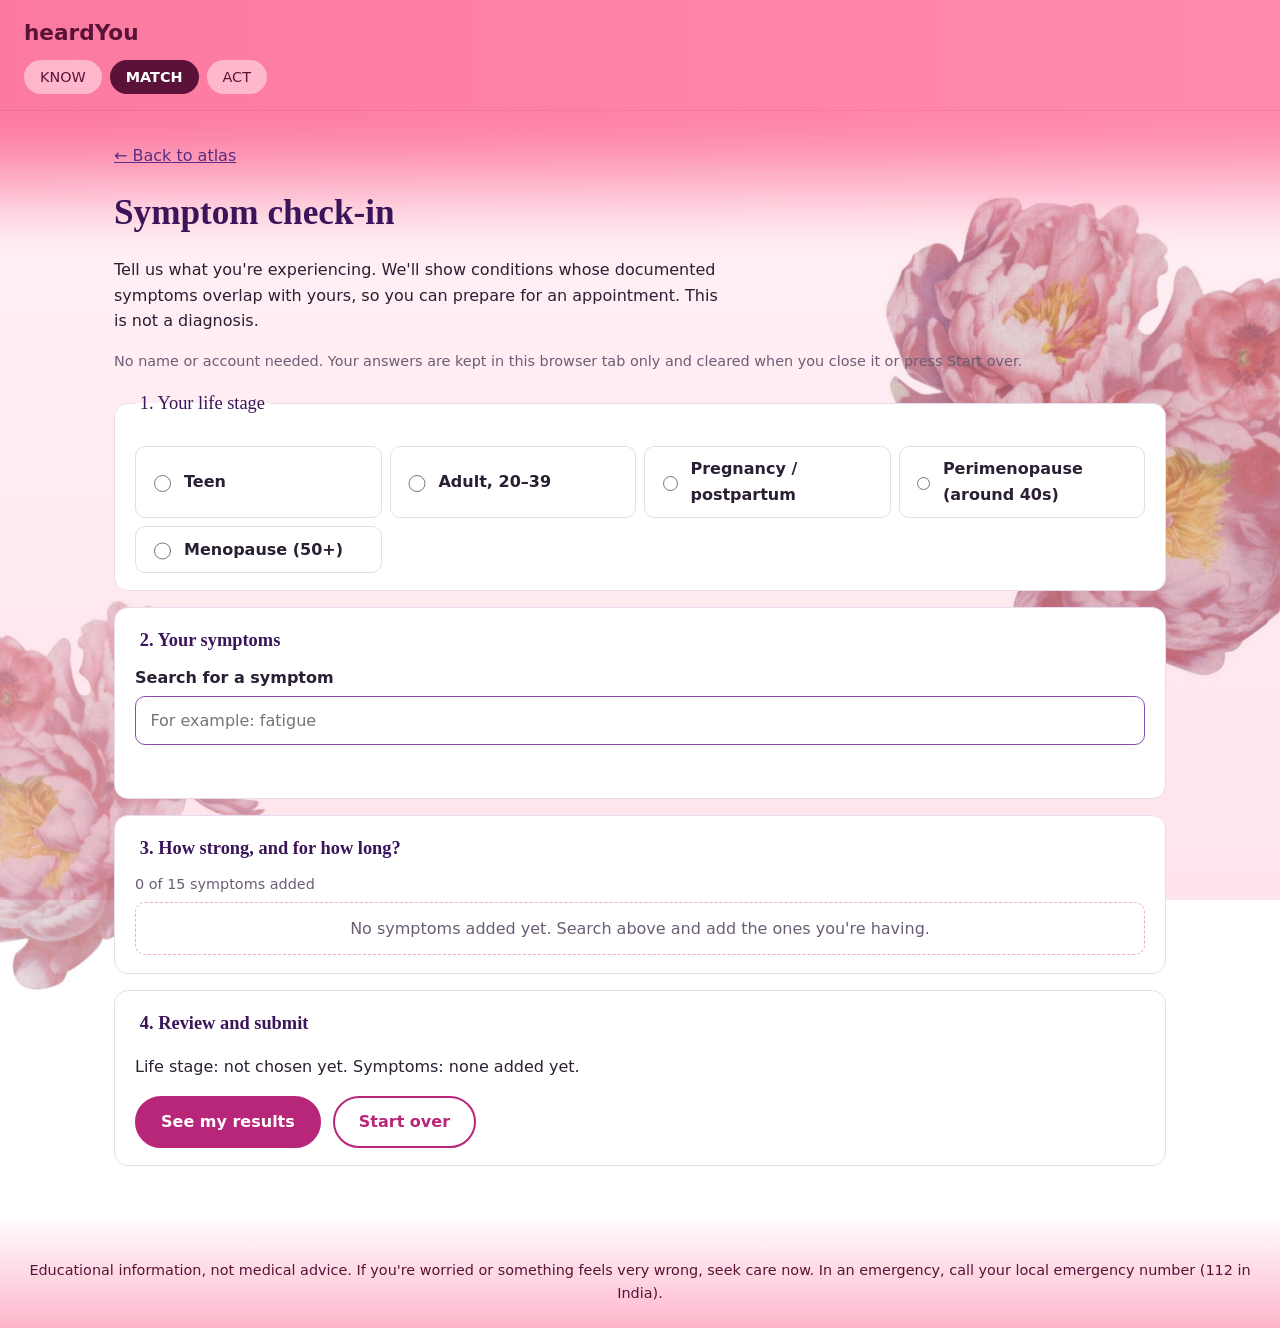
==== commit 781b4683: "Add floral background to MATCH page Co-authored-by: Copilot <223556219+Copilot@users.noreply.github." ====
--- a/frontend/pages/checkin.html
+++ b/frontend/pages/checkin.html
@@ -6,7 +6,7 @@
   <title>Symptom check-in · HeardYou</title>
   <link rel="stylesheet" href="../styles/main.css" />
 </head>
-<body>
+<body class="match">
   <header class="site-header">
     <h1><a href="../index.html">heardYou</a></h1>
     <ol class="steps" aria-label="Your progress">
--- a/frontend/styles/main.css
+++ b/frontend/styles/main.css
@@ -1335,31 +1335,6 @@
     rgba(0,0,0,.18) 75%, rgba(0,0,0,.05) 88%, transparent 100%);
 }
 
-/* ===== ACT page: sunburst background, fades out downward ===== */
-body.act {
-  position: relative;
-  background: #fff6f9;               /* soft pink the photo fades into */
-}
-
-body.act::before {
-  content: "";
-  position: absolute;
-  top: 0; left: 0; right: 0;
-  height: 760px;                      /* how far down the sunburst reaches */
-  z-index: -1;                        /* behind all page content */
-  pointer-events: none;
-  background: #f9b8c8 url("../assets/act-bg.jpg") center 50% / cover no-repeat;
-
-  -webkit-mask-image: linear-gradient(to bottom,
-    #000 0%, rgba(0,0,0,.98) 15%, rgba(0,0,0,.9) 30%,
-    rgba(0,0,0,.7) 45%, rgba(0,0,0,.42) 60%,
-    rgba(0,0,0,.18) 75%, rgba(0,0,0,.05) 88%, transparent 100%);
-          mask-image: linear-gradient(to bottom,
-    #000 0%, rgba(0,0,0,.98) 15%, rgba(0,0,0,.9) 30%,
-    rgba(0,0,0,.7) 45%, rgba(0,0,0,.42) 60%,
-    rgba(0,0,0,.18) 75%, rgba(0,0,0,.05) 88%, transparent 100%);
-}
-
 /* ===== Ribbon: crisp outlined style (old bow colour) ===== */
 .ribbon.hero__bow {
   width: 68px;
@@ -1368,4 +1343,93 @@
   --ribbon-fill: #ffd6e4;            /* soft pink inside the band */
   opacity: 1;
   filter: drop-shadow(0 3px 5px rgba(194, 24, 91, .22));
+}
+/* ===== Ribbon placement: pin to hero card corners ===== */
+.hero { position: relative; }
+
+.ribbon.hero__bow {
+  position: absolute;
+  z-index: 1;
+  pointer-events: none;
+}
+.ribbon.hero__bow--l { top: 24px;    left: 36px;  transform: rotate(-12deg); }
+.ribbon.hero__bow--r { bottom: 24px; right: 36px; transform: rotate(12deg);  }
+
+@media (max-width: 800px) {
+  .ribbon.hero__bow { display: none; }
+}
+/* ===== CTA: no box, just a soft round glow ===== */
+.cta {
+  border: 0;
+  border-radius: 0;
+  box-shadow: none;
+  outline: 0;
+  background: radial-gradient(
+    ellipse closest-side at 50% 50%,
+    rgba(252, 122, 160, .85) 0%,
+    rgba(252, 122, 160, .6)  30%,
+    rgba(252, 122, 160, .28) 60%,
+    rgba(252, 122, 160, .08) 85%,
+    rgba(252, 122, 160, 0)   100%
+  );
+}
+
+/* ===== ACT page: sunburst fills the whole screen, no fade, no white edge ===== */
+body.act {
+  background: #f9b8c8;               /* fallback colour, same as the image */
+}
+
+body.act::before {
+  content: "";
+  position: fixed;                    /* always covers the full window */
+  inset: 0;
+  z-index: -1;
+  pointer-events: none;
+  background: #f9b8c8 url("../assets/act-bg.jpg") center / cover no-repeat;
+  -webkit-mask-image: none;
+          mask-image: none;           /* no fade, so the pink goes right to the bottom */
+}
+
+/* remove the footer's own pink strip so there is no hard line at its bottom */
+body.act .site-footer {
+  background: none;
+}
+
+/* ===== MATCH page: peony flowers in the corners, behind the form ===== */
+body.match {
+  background: linear-gradient(180deg, #fff3f7 0%, #ffe4ed 100%) fixed;
+}
+
+body.match::before,
+body.match::after {
+  content: "";
+  position: fixed;
+  z-index: -1;
+  pointer-events: none;
+  background: url("../assets/match-bg.jpg") center / contain no-repeat;
+  mix-blend-mode: multiply;           /* makes the white photo background vanish */
+}
+
+/* main bouquet: right side */
+body.match::before {
+  top: 150px;
+  right: -90px;
+  width: min(520px, 42vw);
+  aspect-ratio: 1200 / 1450;
+  opacity: .9;
+}
+
+/* smaller mirrored bouquet: bottom-left */
+body.match::after {
+  bottom: -140px;
+  left: -110px;
+  width: min(400px, 34vw);
+  aspect-ratio: 1200 / 1450;
+  opacity: .7;
+  transform: scaleX(-1) rotate(-12deg);
+}
+
+@media (max-width: 900px) {
+  body.match::before,
+  body.match::after { display: none; }
 }
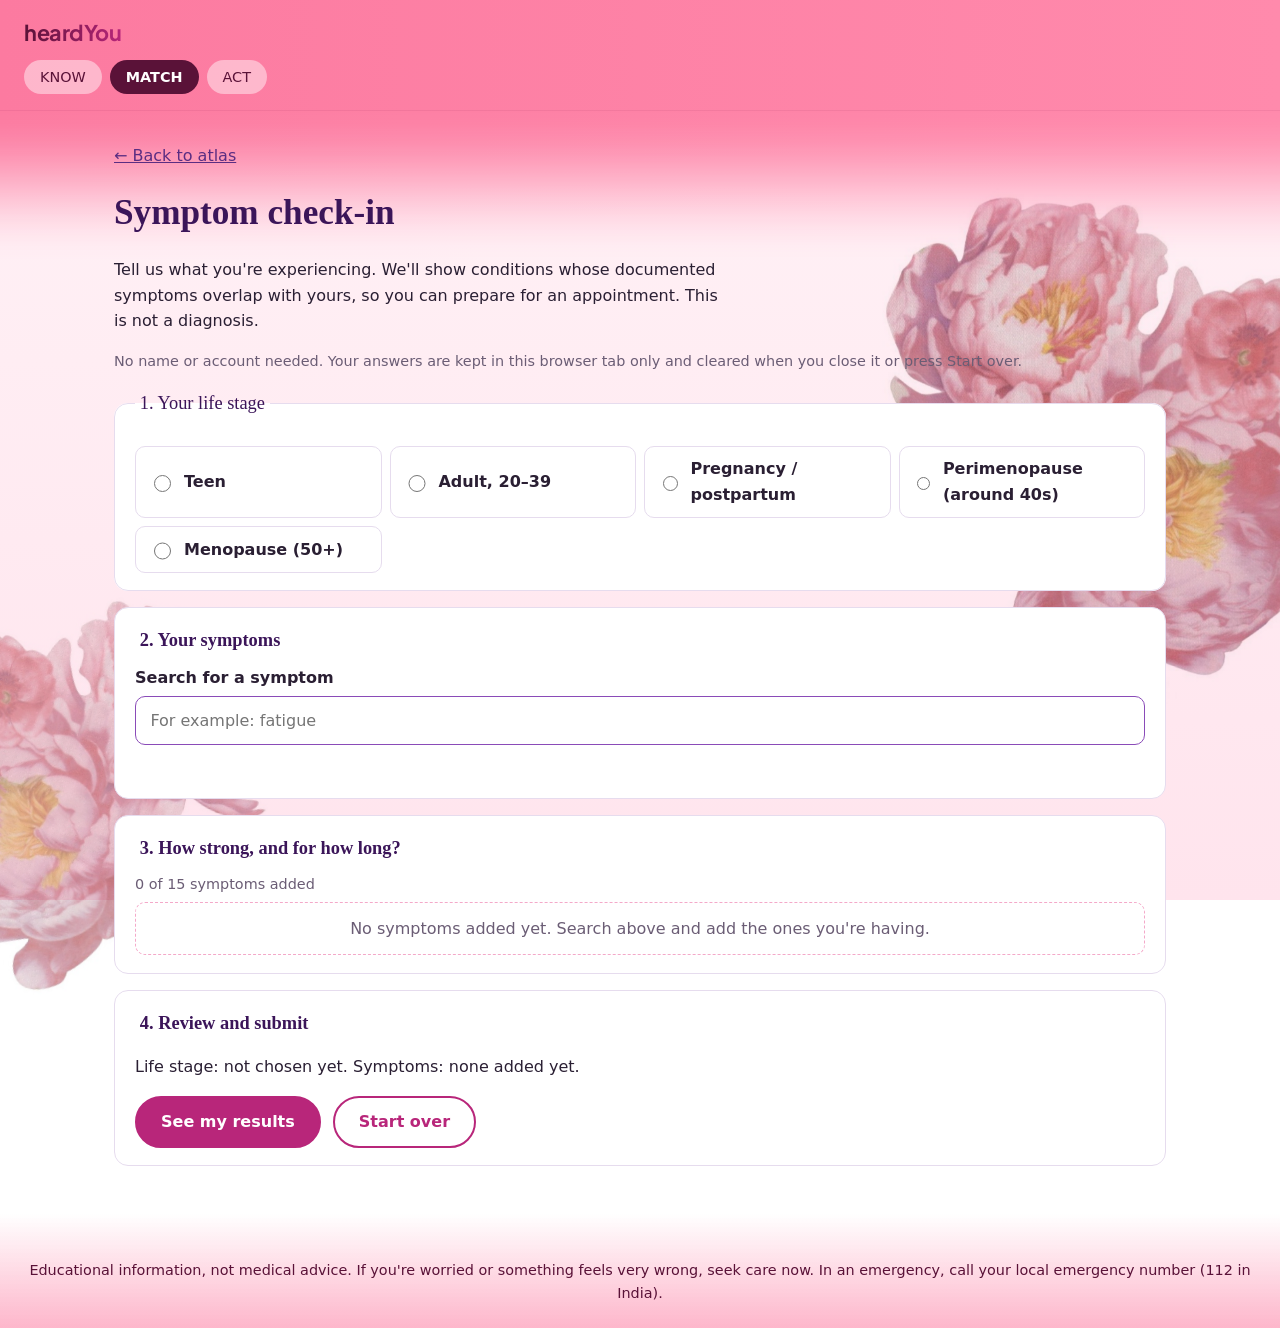
==== commit 7ba5b949: "Polish HeardYou branding and add favicon - Navbar wordmark: switch to Plus Jakarta Sans (600/700) wi" ====
--- a/frontend/pages/checkin.html
+++ b/frontend/pages/checkin.html
@@ -4,6 +4,10 @@
   <meta charset="UTF-8" />
   <meta name="viewport" content="width=device-width, initial-scale=1" />
   <title>Symptom check-in · HeardYou</title>
+  <link rel="preconnect" href="https://fonts.googleapis.com" />
+  <link rel="preconnect" href="https://fonts.gstatic.com" crossorigin />
+  <link href="https://fonts.googleapis.com/css2?family=Plus+Jakarta+Sans:wght@600;700&display=swap" rel="stylesheet" />
+  <link rel="icon" type="image/svg+xml" href="../assets/favicon.svg" />
   <link rel="stylesheet" href="../styles/main.css" />
 </head>
 <body class="match">
--- a/frontend/styles/main.css
+++ b/frontend/styles/main.css
@@ -32,6 +32,7 @@
   /* fonts */
   --script: "Great Vibes", "Segoe Script", "Brush Script MT", cursive;
   --serif: Georgia, "Times New Roman", serif;
+  --wordmark: "Plus Jakarta Sans", "Inter", "Segoe UI", system-ui, sans-serif;
 }
 
 /* ---------- Base ---------- */
@@ -64,7 +65,7 @@
   );
   border-bottom: 1px solid rgba(110, 23, 72, 0.08);
 }
-.site-header h1 { margin: 0; font-size: 1.35rem;  color: rgb(246, 101, 249); }
+.site-header h1 { margin: 0; font-size: 1.35rem; font-family: var(--wordmark); font-weight: 700; letter-spacing: -0.02em; }
 
 .steps {
   display: flex;
@@ -401,7 +402,7 @@
   .receipt-dialog[open] { animation: none; }
 }
 /* ---------- Check-in form ---------- */
-.site-header h1 a { color: #fff; text-decoration: none; }
+.site-header h1 a { color: var(--rose-900); text-decoration: none; background: linear-gradient(90deg, var(--rose-900), var(--rose-700)); -webkit-background-clip: text; -webkit-text-fill-color: transparent; background-clip: text; }
 .page-title {
   margin: 0.5rem 0;
   font-family: var(--serif);
@@ -1206,7 +1207,13 @@
     rgba(255, 138, 172, 0) 100%
   );
 }
-.site-header h1 a,
+.site-header h1 a {
+  color: var(--ink-dark);
+  background: linear-gradient(90deg, var(--ink-dark), var(--rose-700));
+  -webkit-background-clip: text;
+  -webkit-text-fill-color: transparent;
+  background-clip: text;
+}
 .site-nav a { color: var(--ink-dark); }
 .site-nav .site-nav__cta { color: #fff !important; background: var(--ink-dark); }
 .steps li { color: var(--ink-dark); background: rgba(255, 255, 255, 0.45); }
@@ -1315,26 +1322,6 @@
   background: #fff6f9;               /* soft pink the photo fades into */
 }
 
-body.know::before {
-  content: "";
-  position: absolute;
-  top: 0; left: 0; right: 0;
-  height: 760px;                      /* how far down the photo reaches */
-  z-index: -1;                        /* behind all page content */
-  pointer-events: none;
-  background: #fbd1dc url("../assets/know-bg.jpg") center 60% / cover no-repeat;
-
-  /* eased S-curve fade, same idea as the header */
-  -webkit-mask-image: linear-gradient(to bottom,
-    #000 0%, rgba(0,0,0,.98) 15%, rgba(0,0,0,.9) 30%,
-    rgba(0,0,0,.7) 45%, rgba(0,0,0,.42) 60%,
-    rgba(0,0,0,.18) 75%, rgba(0,0,0,.05) 88%, transparent 100%);
-          mask-image: linear-gradient(to bottom,
-    #000 0%, rgba(0,0,0,.98) 15%, rgba(0,0,0,.9) 30%,
-    rgba(0,0,0,.7) 45%, rgba(0,0,0,.42) 60%,
-    rgba(0,0,0,.18) 75%, rgba(0,0,0,.05) 88%, transparent 100%);
-}
-
 /* ===== Ribbon: crisp outlined style (old bow colour) ===== */
 .ribbon.hero__bow {
   width: 68px;
@@ -1432,4 +1419,27 @@
 @media (max-width: 900px) {
   body.match::before,
   body.match::after { display: none; }
+}
+
+/* ===== KNOW page: plum line-art illustration, bottom right ===== */
+body.know::after {
+  content: "";
+  position: fixed;
+  right: 0;
+  bottom: 0;
+  width: min(900px, 70vw);
+  aspect-ratio: 735 / 320;
+  z-index: -1;
+  pointer-events: none;
+  background: url("../assets/line-girl.jpg") right bottom / contain no-repeat;
+  filter: url(#plum-line);            /* black lines → plum, white → transparent */
+  opacity: .55;
+
+  /* fade the left end of the baseline out softly */
+  -webkit-mask-image: linear-gradient(to right, transparent 0%, #000 40%);
+          mask-image: linear-gradient(to right, transparent 0%, #000 40%);
+}
+
+@media (max-width: 800px) {
+  body.know::after { display: none; }
 }
